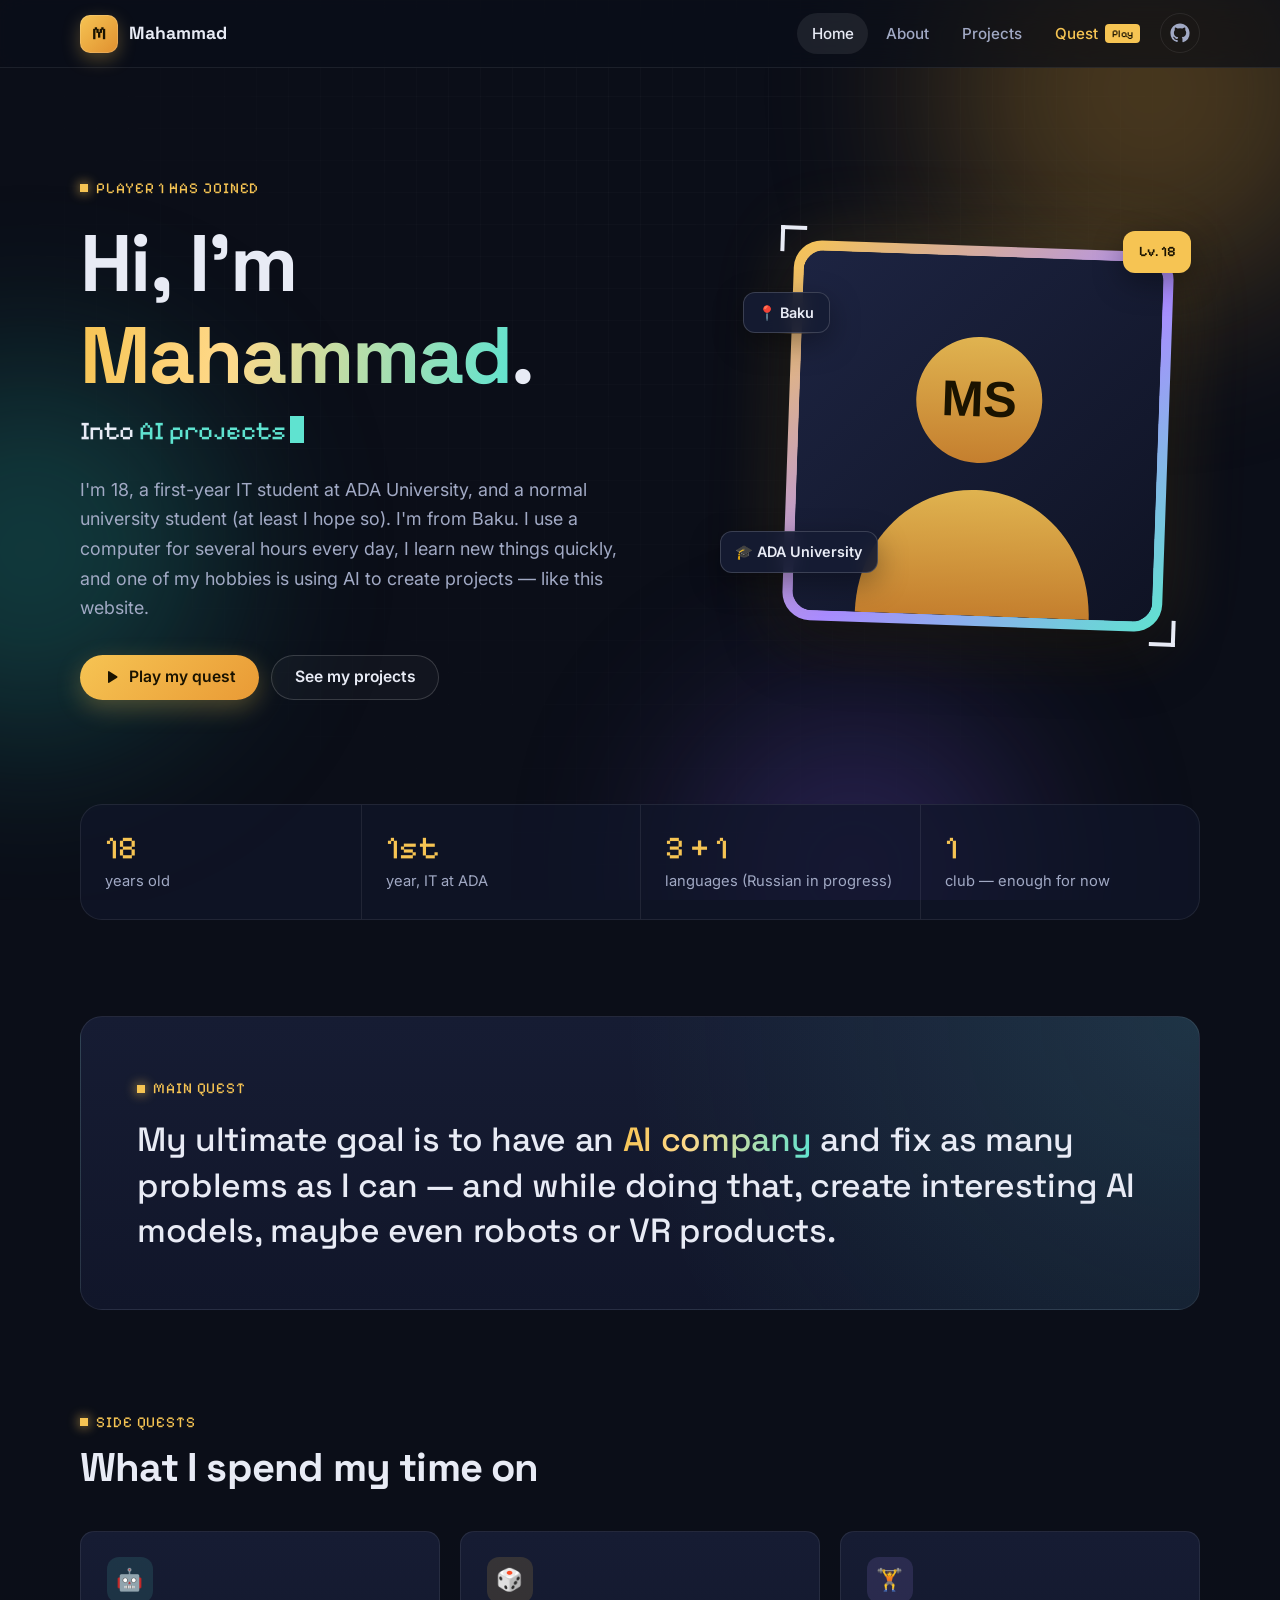
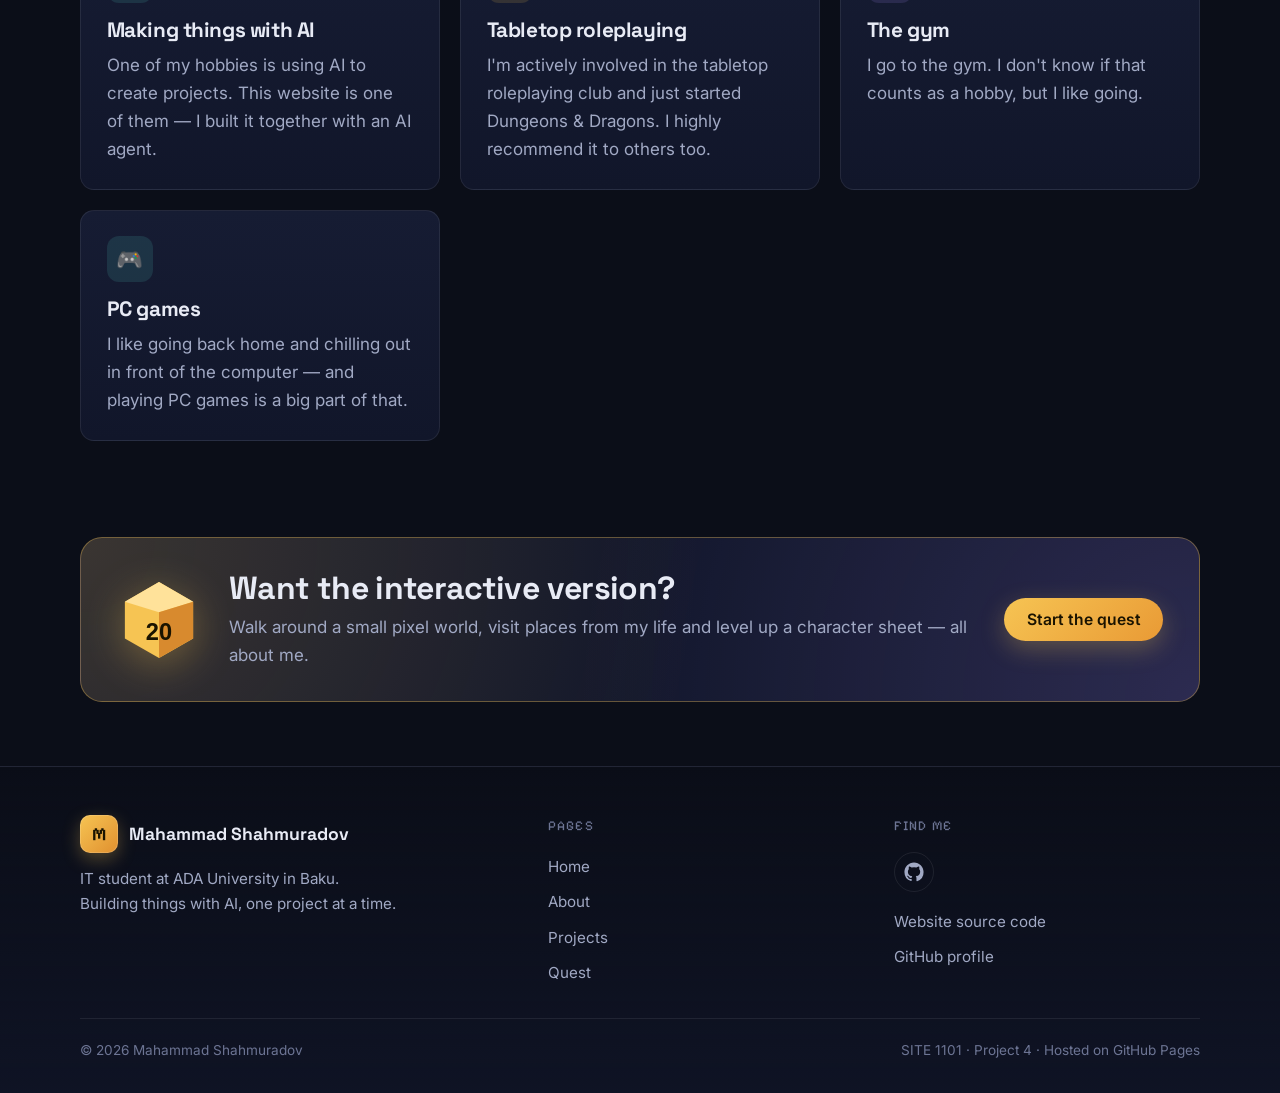
==== index.html @ 8c2a01a6 "Add Home page with profile photo, intro, goal and interests Also adds the favicon, a temporary profi" ====
<!DOCTYPE html>
<html lang="en">
<head>
  <meta charset="UTF-8">
  <meta name="viewport" content="width=device-width, initial-scale=1.0">
  <title>Mahammad Shahmuradov — Home</title>
  <meta name="description" content="Mahammad Shahmuradov — first-year IT student at ADA University in Baku. Into AI, tabletop RPGs, the gym and PC games.">
  <link rel="icon" href="assets/img/favicon.svg" type="image/svg+xml">

  <link rel="preconnect" href="https://fonts.googleapis.com">
  <link rel="preconnect" href="https://fonts.gstatic.com" crossorigin>
  <link href="https://fonts.googleapis.com/css2?family=Inter:wght@400;500;600&family=Pixelify+Sans:wght@400;600&family=Space+Grotesk:wght@500;700&display=swap" rel="stylesheet">

  <link rel="stylesheet" href="assets/css/base.css">
  <link rel="stylesheet" href="assets/css/layout.css">
  <link rel="stylesheet" href="assets/css/components.css">
  <link rel="stylesheet" href="assets/css/pages/home.css">
</head>
<body data-page="home">
  <script src="assets/js/components.js"></script>
  <site-header></site-header>

  <main id="main">
    <!-- ===== Hero ===== -->
    <section class="hero container">
      <div class="hero__text">
        <span class="eyebrow">Player 1 has joined</span>
        <h1>Hi, I'm <span class="text-gradient">Mahammad</span>.</h1>
        <p class="hero__typed">
          Into <span class="typed" data-typewords="AI projects|Dungeons &amp; Dragons|the gym|PC games|computers, a lot">AI projects</span><span class="caret" aria-hidden="true"></span>
        </p>
        <p class="hero__intro">
          I'm 18, a first-year IT student at ADA University, and a normal university student
          (at least I hope so). I'm from Baku. I use a computer for several hours every day,
          I learn new things quickly, and one of my hobbies is using AI to create projects
          &mdash; like this website.
        </p>
        <div class="btn-row">
          <a class="btn btn--primary" href="quest.html">
            <svg viewBox="0 0 24 24" fill="currentColor" aria-hidden="true"><path d="M8 5.14v13.72a1 1 0 0 0 1.52.85l10.6-6.86a1 1 0 0 0 0-1.7L9.52 4.29A1 1 0 0 0 8 5.14Z"/></svg>
            Play my quest
          </a>
          <a class="btn btn--ghost" href="projects.html">See my projects</a>
        </div>
      </div>

      <div class="hero__visual">
        <div class="portrait">
          <!-- To use a real photo: put it at assets/img/profile.jpg and change src below -->
          <img src="assets/img/profile-placeholder.svg" alt="Photo of Mahammad Shahmuradov" width="400" height="400">
          <span class="portrait__corner portrait__corner--tl"></span>
          <span class="portrait__corner portrait__corner--br"></span>
        </div>
        <span class="float-chip float-chip--1">📍 Baku</span>
        <span class="float-chip float-chip--2">🎓 ADA University</span>
        <span class="float-chip float-chip--3">Lv. 18</span>
      </div>
    </section>

    <!-- ===== Quick stats ===== -->
    <section class="container" aria-label="Quick facts">
      <ul class="stats" role="list">
        <li class="stat reveal">
          <span class="stat__value">18</span>
          <span class="stat__label">years old</span>
        </li>
        <li class="stat reveal">
          <span class="stat__value">1st</span>
          <span class="stat__label">year, IT at ADA</span>
        </li>
        <li class="stat reveal">
          <span class="stat__value">3 + 1</span>
          <span class="stat__label">languages (Russian in progress)</span>
        </li>
        <li class="stat reveal">
          <span class="stat__value">1</span>
          <span class="stat__label">club &mdash; enough for now</span>
        </li>
      </ul>
    </section>

    <!-- ===== Goal ===== -->
    <section class="section container">
      <div class="goal reveal">
        <span class="eyebrow">Main quest</span>
        <blockquote>
          My ultimate goal is to have an <span class="text-gradient">AI company</span> and fix as many
          problems as I can &mdash; and while doing that, create interesting AI models,
          maybe even robots or VR products.
        </blockquote>
      </div>
    </section>

    <!-- ===== Interests ===== -->
    <section class="section container" style="padding-top: 0">
      <div class="section__head reveal">
        <span class="eyebrow">Side quests</span>
        <h2>What I spend my time on</h2>
      </div>
      <div class="grid grid--2">
        <article class="card card--lift reveal">
          <div class="card__icon card__icon--teal" aria-hidden="true">🤖</div>
          <h3>Making things with AI</h3>
          <p>One of my hobbies is using AI to create projects. This website is one of them &mdash; I built it together with an AI agent.</p>
        </article>
        <article class="card card--lift reveal">
          <div class="card__icon" aria-hidden="true">🎲</div>
          <h3>Tabletop roleplaying</h3>
          <p>I'm actively involved in the tabletop roleplaying club and just started Dungeons &amp; Dragons. I highly recommend it to others too.</p>
        </article>
        <article class="card card--lift reveal">
          <div class="card__icon card__icon--violet" aria-hidden="true">🏋️</div>
          <h3>The gym</h3>
          <p>I go to the gym. I don't know if that counts as a hobby, but I like going.</p>
        </article>
        <article class="card card--lift reveal">
          <div class="card__icon card__icon--teal" aria-hidden="true">🎮</div>
          <h3>PC games</h3>
          <p>I like going back home and chilling out in front of the computer &mdash; and playing PC games is a big part of that.</p>
        </article>
      </div>
    </section>

    <!-- ===== Quest call to action ===== -->
    <section class="container">
      <div class="quest-cta reveal">
        <svg class="quest-cta__die" viewBox="0 0 64 64" aria-hidden="true">
          <path d="M32 3 58 18v28L32 61 6 46V18Z" fill="#f6c453"/>
          <path d="M32 3 58 18 32 26 6 18Z" fill="#ffe29a"/>
          <path d="M32 26 58 18 58 46 32 61Z" fill="#d88a2e"/>
          <text x="32" y="47" font-family="Arial" font-size="18" font-weight="900" fill="#1a1300" text-anchor="middle">20</text>
        </svg>
        <div>
          <h2>Want the interactive version?</h2>
          <p>Walk around a small pixel world, visit places from my life and level up a character sheet &mdash; all about me.</p>
        </div>
        <a class="btn btn--primary" href="quest.html">Start the quest</a>
      </div>
    </section>
  </main>

  <site-footer></site-footer>
  <script src="assets/js/main.js" defer></script>
</body>
</html>
---- assets/css/base.css ----
/* ==========================================================================
   base.css — design tokens, reset and typography
   Shared by every page.
   ========================================================================== */

:root {
  /* Colors */
  --bg: #0b0e18;
  --bg-elev: #11162a;
  --surface: #161c33;
  --surface-2: #1d2442;
  --border: rgba(255, 255, 255, 0.08);
  --border-strong: rgba(255, 255, 255, 0.16);

  --text: #e8ebf5;
  --text-muted: #a1a9c4;
  --text-faint: #6d7594;

  --gold: #f6c453;      /* main accent — the color of a d20 */
  --gold-soft: rgba(246, 196, 83, 0.14);
  --teal: #5fe3d0;      /* secondary accent — "tech" */
  --teal-soft: rgba(95, 227, 208, 0.12);
  --violet: #a98bff;    /* tertiary accent — "magic" */
  --violet-soft: rgba(169, 139, 255, 0.14);
  --red: #ff6b7d;

  /* Typography */
  --font-body: "Inter", system-ui, -apple-system, "Segoe UI", Roboto, sans-serif;
  --font-head: "Space Grotesk", "Inter", system-ui, sans-serif;
  --font-pixel: "Pixelify Sans", "Courier New", monospace;

  /* Layout */
  --container: 1120px;
  --radius-sm: 8px;
  --radius: 14px;
  --radius-lg: 22px;
  --header-h: 68px;

  /* Effects */
  --shadow: 0 10px 30px rgba(0, 0, 0, 0.35);
  --shadow-lg: 0 24px 60px rgba(0, 0, 0, 0.45);
  --ease: cubic-bezier(0.22, 1, 0.36, 1);
}

/* ---------- Reset ---------- */
*,
*::before,
*::after {
  box-sizing: border-box;
}

* {
  margin: 0;
}

html {
  scroll-behavior: smooth;
  -webkit-text-size-adjust: 100%;
}

body {
  min-height: 100vh;
  display: flex;
  flex-direction: column;
  background: var(--bg);
  color: var(--text);
  font-family: var(--font-body);
  font-size: 1.0625rem;
  line-height: 1.65;
  -webkit-font-smoothing: antialiased;
  overflow-x: hidden;
}

main {
  flex: 1;
}

img,
svg,
canvas {
  display: block;
  max-width: 100%;
}

a {
  color: inherit;
  text-decoration: none;
}

button {
  font: inherit;
  color: inherit;
  cursor: pointer;
  border: none;
  background: none;
}

ul[role="list"],
ol[role="list"] {
  list-style: none;
  padding: 0;
}

::selection {
  background: var(--gold);
  color: #1a1300;
}

:focus-visible {
  outline: 2px solid var(--gold);
  outline-offset: 3px;
  border-radius: 4px;
}

/* ---------- Typography ---------- */
h1,
h2,
h3,
h4 {
  font-family: var(--font-head);
  line-height: 1.15;
  letter-spacing: -0.02em;
  font-weight: 700;
}

h1 {
  font-size: clamp(2.4rem, 5.5vw, 4rem);
}

h2 {
  font-size: clamp(1.8rem, 3.5vw, 2.5rem);
}

h3 {
  font-size: 1.3rem;
}

p {
  color: var(--text-muted);
}

strong {
  color: var(--text);
  font-weight: 600;
}

.text-gradient {
  background: linear-gradient(100deg, var(--gold) 0%, #ffd98a 35%, var(--teal) 100%);
  -webkit-background-clip: text;
  background-clip: text;
  color: transparent;
}

.eyebrow {
  display: inline-flex;
  align-items: center;
  gap: 0.5rem;
  font-family: var(--font-pixel);
  font-size: 0.95rem;
  letter-spacing: 0.06em;
  text-transform: uppercase;
  color: var(--gold);
}

.eyebrow::before {
  content: "";
  width: 8px;
  height: 8px;
  background: currentColor;
  box-shadow: 0 0 12px currentColor;
}

/* ---------- Utilities ---------- */
.container {
  width: min(100% - 2.5rem, var(--container));
  margin-inline: auto;
}

.visually-hidden {
  position: absolute !important;
  width: 1px;
  height: 1px;
  overflow: hidden;
  clip: rect(0 0 0 0);
  white-space: nowrap;
}

.skip-link {
  position: absolute;
  left: 1rem;
  top: -100px;
  z-index: 1000;
  padding: 0.6rem 1rem;
  background: var(--gold);
  color: #1a1300;
  border-radius: var(--radius-sm);
  font-weight: 600;
}

.skip-link:focus {
  top: 1rem;
}

/* Elements with .reveal fade in when scrolled into view (see main.js) */
.reveal {
  opacity: 0;
  transform: translateY(24px);
  transition: opacity 0.7s var(--ease), transform 0.7s var(--ease);
}

.reveal.is-visible {
  opacity: 1;
  transform: none;
}

@media (prefers-reduced-motion: reduce) {
  html {
    scroll-behavior: auto;
  }

  *,
  *::before,
  *::after {
    animation-duration: 0.01ms !important;
    animation-iteration-count: 1 !important;
    transition-duration: 0.01ms !important;
  }

  .reveal {
    opacity: 1;
    transform: none;
  }
}
---- assets/css/layout.css ----
/* ==========================================================================
   layout.css — page background, header / navigation, footer, sections
   ========================================================================== */

/* ---------- Ambient background ---------- */
.bg-decor {
  position: fixed;
  inset: 0;
  z-index: -1;
  pointer-events: none;
  overflow: hidden;
}

.bg-decor::before {
  /* faint pixel grid */
  content: "";
  position: absolute;
  inset: 0;
  background-image:
    linear-gradient(rgba(255, 255, 255, 0.025) 1px, transparent 1px),
    linear-gradient(90deg, rgba(255, 255, 255, 0.025) 1px, transparent 1px);
  background-size: 32px 32px;
  mask-image: radial-gradient(ellipse at 50% 0%, #000 0%, transparent 75%);
}

.bg-decor .orb {
  position: absolute;
  border-radius: 50%;
  filter: blur(90px);
  opacity: 0.35;
  animation: float 18s ease-in-out infinite;
}

.bg-decor .orb--gold {
  width: 420px;
  height: 420px;
  background: #b9852a;
  top: -120px;
  right: -80px;
}

.bg-decor .orb--teal {
  width: 380px;
  height: 380px;
  background: #1f8f84;
  top: 40%;
  left: -160px;
  animation-delay: -6s;
}

.bg-decor .orb--violet {
  width: 340px;
  height: 340px;
  background: #5b45b3;
  bottom: -140px;
  right: 20%;
  animation-delay: -11s;
}

@keyframes float {
  0%,
  100% {
    transform: translate(0, 0) scale(1);
  }
  50% {
    transform: translate(30px, -40px) scale(1.08);
  }
}

/* ---------- Header / navigation ---------- */
/* <site-header> is only a wrapper, so its <header> can be sticky to <body> */
site-header {
  display: contents;
}

site-footer {
  display: block;
}

.site-header {
  position: sticky;
  top: 0;
  z-index: 100;
  height: var(--header-h);
  background: rgba(11, 14, 24, 0.72);
  backdrop-filter: blur(14px) saturate(140%);
  -webkit-backdrop-filter: blur(14px) saturate(140%);
  border-bottom: 1px solid var(--border);
}

.site-header .container {
  height: 100%;
  display: flex;
  align-items: center;
  justify-content: space-between;
  gap: 1rem;
}

.brand {
  display: flex;
  align-items: center;
  gap: 0.7rem;
  font-family: var(--font-head);
  font-weight: 700;
  font-size: 1.1rem;
}

.brand__logo {
  display: grid;
  place-items: center;
  width: 38px;
  height: 38px;
  border-radius: 10px;
  background: linear-gradient(135deg, var(--gold), #e0902f);
  color: #1a1300;
  font-family: var(--font-pixel);
  font-size: 1.15rem;
  box-shadow: 0 0 0 1px rgba(255, 255, 255, 0.15) inset, 0 6px 18px rgba(246, 196, 83, 0.3);
  transition: transform 0.3s var(--ease);
}

.brand:hover .brand__logo {
  transform: rotate(-8deg) scale(1.06);
}

.nav {
  display: flex;
  align-items: center;
  gap: 0.35rem;
}

.nav__list {
  display: flex;
  align-items: center;
  gap: 0.25rem;
  list-style: none;
  padding: 0;
}

.nav__link {
  position: relative;
  display: inline-flex;
  align-items: center;
  gap: 0.45rem;
  padding: 0.5rem 0.9rem;
  border-radius: 999px;
  font-size: 0.95rem;
  font-weight: 500;
  color: var(--text-muted);
  transition: color 0.2s, background 0.2s;
}

.nav__link:hover {
  color: var(--text);
  background: rgba(255, 255, 255, 0.05);
}

.nav__link[aria-current="page"] {
  color: var(--text);
  background: rgba(255, 255, 255, 0.08);
}

.nav__link--quest {
  color: var(--gold);
}

.nav__badge {
  font-family: var(--font-pixel);
  font-size: 0.65rem;
  padding: 0.05rem 0.4rem;
  border-radius: 4px;
  background: var(--gold);
  color: #1a1300;
  letter-spacing: 0.05em;
}

.icon-link {
  display: grid;
  place-items: center;
  width: 40px;
  height: 40px;
  border-radius: 50%;
  color: var(--text-muted);
  border: 1px solid var(--border);
  transition: color 0.2s, border-color 0.2s, transform 0.2s;
}

.icon-link:hover {
  color: var(--text);
  border-color: var(--border-strong);
  transform: translateY(-2px);
}

.icon-link svg {
  width: 20px;
  height: 20px;
}

.nav-toggle {
  display: none;
  width: 42px;
  height: 42px;
  border-radius: 10px;
  border: 1px solid var(--border);
  place-items: center;
}

.nav-toggle span,
.nav-toggle span::before,
.nav-toggle span::after {
  display: block;
  width: 18px;
  height: 2px;
  background: var(--text);
  border-radius: 2px;
  transition: transform 0.3s var(--ease), opacity 0.2s;
}

.nav-toggle span {
  position: relative;
}

.nav-toggle span::before,
.nav-toggle span::after {
  content: "";
  position: absolute;
  left: 0;
}

.nav-toggle span::before {
  top: -6px;
}

.nav-toggle span::after {
  top: 6px;
}

.nav-toggle[aria-expanded="true"] span {
  background: transparent;
}

.nav-toggle[aria-expanded="true"] span::before {
  transform: translateY(6px) rotate(45deg);
}

.nav-toggle[aria-expanded="true"] span::after {
  transform: translateY(-6px) rotate(-45deg);
}

@media (max-width: 760px) {
  .nav-toggle {
    display: grid;
  }

  .nav__list {
    position: absolute;
    top: var(--header-h);
    left: 0;
    right: 0;
    flex-direction: column;
    align-items: stretch;
    gap: 0.25rem;
    padding: 1rem 1.25rem 1.5rem;
    background: rgba(11, 14, 24, 0.97);
    border-bottom: 1px solid var(--border);
    transform: translateY(-8px);
    opacity: 0;
    visibility: hidden;
    transition: opacity 0.25s, transform 0.25s var(--ease), visibility 0.25s;
  }

  .nav__list.is-open {
    transform: none;
    opacity: 1;
    visibility: visible;
  }

  .nav__link {
    padding: 0.85rem 1rem;
    border-radius: var(--radius-sm);
    font-size: 1.05rem;
  }
}

/* ---------- Sections ---------- */
.section {
  padding-block: clamp(3.5rem, 8vw, 6rem);
}

.section__head {
  max-width: 680px;
  margin-bottom: 2.5rem;
}

.section__head h2 {
  margin-top: 0.6rem;
}

.section__head p {
  margin-top: 0.9rem;
}

/* Hero used at the top of inner pages (About, Projects) */
.page-hero {
  padding-top: clamp(3.5rem, 9vw, 6.5rem);
  padding-bottom: clamp(1.5rem, 4vw, 2.5rem);
}

.page-hero h1 {
  margin-top: 0.8rem;
}

.page-hero p {
  max-width: 640px;
  margin-top: 1.1rem;
  font-size: 1.15rem;
}

/* ---------- Footer ---------- */
.site-footer {
  margin-top: 4rem;
  border-top: 1px solid var(--border);
  background: linear-gradient(180deg, transparent, rgba(17, 22, 42, 0.7));
}

.footer__inner {
  display: grid;
  grid-template-columns: 1.4fr 1fr 1fr;
  gap: 2.5rem;
  padding-block: 3rem 2rem;
}

.footer__brand p {
  margin-top: 0.8rem;
  max-width: 320px;
  font-size: 0.95rem;
}

.footer__title {
  font-family: var(--font-pixel);
  font-size: 0.85rem;
  letter-spacing: 0.08em;
  text-transform: uppercase;
  color: var(--text-faint);
  margin-bottom: 0.9rem;
}

.footer__links {
  list-style: none;
  padding: 0;
  display: grid;
  gap: 0.45rem;
}

.footer__links a {
  color: var(--text-muted);
  font-size: 0.95rem;
  transition: color 0.2s;
}

.footer__links a:hover {
  color: var(--gold);
}

.footer__socials {
  display: flex;
  gap: 0.6rem;
}

.footer__bottom {
  display: flex;
  flex-wrap: wrap;
  justify-content: space-between;
  gap: 0.5rem;
  padding-block: 1.25rem 2rem;
  border-top: 1px solid var(--border);
  font-size: 0.85rem;
  color: var(--text-faint);
}

@media (max-width: 760px) {
  .footer__inner {
    grid-template-columns: 1fr 1fr;
  }

  .footer__brand {
    grid-column: 1 / -1;
  }
}
---- assets/css/components.css ----
/* ==========================================================================
   components.css — reusable UI pieces: buttons, cards, chips, badges,
   timeline and the "quest" call-to-action banner
   ========================================================================== */

/* ---------- Buttons ---------- */
.btn {
  display: inline-flex;
  align-items: center;
  justify-content: center;
  gap: 0.55rem;
  padding: 0.85rem 1.4rem;
  border-radius: 999px;
  font-weight: 600;
  font-size: 0.98rem;
  line-height: 1;
  transition: transform 0.2s var(--ease), box-shadow 0.2s, background 0.2s, border-color 0.2s;
}

.btn svg {
  width: 18px;
  height: 18px;
}

.btn--primary {
  background: linear-gradient(135deg, var(--gold), #e99a35);
  color: #1a1300;
  box-shadow: 0 8px 24px rgba(246, 196, 83, 0.28);
}

.btn--primary:hover {
  transform: translateY(-2px);
  box-shadow: 0 14px 34px rgba(246, 196, 83, 0.4);
}

.btn--ghost {
  border: 1px solid var(--border-strong);
  color: var(--text);
  background: rgba(255, 255, 255, 0.03);
}

.btn--ghost:hover {
  transform: translateY(-2px);
  border-color: rgba(255, 255, 255, 0.3);
  background: rgba(255, 255, 255, 0.06);
}

.btn-row {
  display: flex;
  flex-wrap: wrap;
  gap: 0.8rem;
}

/* ---------- Card ---------- */
.card {
  position: relative;
  padding: 1.6rem;
  border-radius: var(--radius);
  background: linear-gradient(180deg, var(--surface), var(--bg-elev));
  border: 1px solid var(--border);
  transition: transform 0.3s var(--ease), border-color 0.3s, box-shadow 0.3s;
}

.card:hover {
  border-color: var(--border-strong);
}

.card--lift:hover {
  transform: translateY(-4px);
  box-shadow: var(--shadow);
}

.card h3 {
  margin-bottom: 0.5rem;
}

.card__icon {
  display: grid;
  place-items: center;
  width: 46px;
  height: 46px;
  margin-bottom: 1rem;
  border-radius: 12px;
  font-size: 1.35rem;
  background: var(--gold-soft);
  color: var(--gold);
}

.card__icon--teal {
  background: var(--teal-soft);
  color: var(--teal);
}

.card__icon--violet {
  background: var(--violet-soft);
  color: var(--violet);
}

.grid {
  display: grid;
  gap: 1.25rem;
}

.grid--2 {
  grid-template-columns: repeat(auto-fit, minmax(300px, 1fr));
}

.grid--3 {
  grid-template-columns: repeat(auto-fit, minmax(250px, 1fr));
}

/* ---------- Chips & badges ---------- */
.chips {
  display: flex;
  flex-wrap: wrap;
  gap: 0.5rem;
  list-style: none;
  padding: 0;
}

.chip {
  display: inline-flex;
  align-items: center;
  gap: 0.4rem;
  padding: 0.4rem 0.85rem;
  border-radius: 999px;
  font-size: 0.88rem;
  color: var(--text);
  background: rgba(255, 255, 255, 0.05);
  border: 1px solid var(--border);
}

.badge {
  display: inline-flex;
  align-items: center;
  gap: 0.4rem;
  padding: 0.25rem 0.65rem;
  border-radius: 6px;
  font-family: var(--font-pixel);
  font-size: 0.78rem;
  letter-spacing: 0.05em;
  text-transform: uppercase;
}

.badge::before {
  content: "";
  width: 6px;
  height: 6px;
  border-radius: 50%;
  background: currentColor;
}

.badge--done {
  color: var(--teal);
  background: var(--teal-soft);
}

.badge--soon {
  color: var(--gold);
  background: var(--gold-soft);
}

.badge--live {
  color: var(--violet);
  background: var(--violet-soft);
}

/* ---------- Timeline ---------- */
.timeline {
  position: relative;
  list-style: none;
  padding: 0 0 0 1.75rem;
  display: grid;
  gap: 1.1rem;
}

.timeline::before {
  content: "";
  position: absolute;
  left: 6px;
  top: 8px;
  bottom: 8px;
  width: 2px;
  background: linear-gradient(180deg, var(--gold), var(--teal), var(--violet));
  border-radius: 2px;
}

.timeline__item {
  position: relative;
}

.timeline__item::before {
  content: "";
  position: absolute;
  left: calc(-1.75rem + 1px);
  top: 1.55rem;
  width: 12px;
  height: 12px;
  border-radius: 3px;
  background: var(--bg);
  border: 2px solid var(--gold);
  transform: rotate(45deg);
}

.timeline__item--current::before {
  background: var(--gold);
  box-shadow: 0 0 14px var(--gold);
}

.timeline__when {
  font-family: var(--font-pixel);
  font-size: 0.85rem;
  color: var(--gold);
  letter-spacing: 0.04em;
}

.timeline__item h3 {
  margin: 0.2rem 0 0.35rem;
  font-size: 1.15rem;
}

/* ---------- Quest call-to-action banner ---------- */
.quest-cta {
  position: relative;
  overflow: hidden;
  display: grid;
  grid-template-columns: auto 1fr auto;
  align-items: center;
  gap: 1.75rem;
  padding: 2rem 2.25rem;
  border-radius: var(--radius-lg);
  border: 1px solid rgba(246, 196, 83, 0.35);
  background:
    radial-gradient(circle at 0% 0%, rgba(246, 196, 83, 0.18), transparent 55%),
    radial-gradient(circle at 100% 100%, rgba(169, 139, 255, 0.18), transparent 55%),
    var(--bg-elev);
}

.quest-cta h2 {
  font-size: clamp(1.5rem, 3vw, 2rem);
}

.quest-cta p {
  margin-top: 0.4rem;
}

.quest-cta__die {
  width: 84px;
  height: 84px;
  animation: die-spin 6s var(--ease) infinite;
  filter: drop-shadow(0 8px 20px rgba(246, 196, 83, 0.35));
}

@keyframes die-spin {
  0%,
  70% {
    transform: rotate(0deg);
  }
  85% {
    transform: rotate(200deg) scale(1.1);
  }
  100% {
    transform: rotate(360deg);
  }
}

@media (max-width: 760px) {
  .quest-cta {
    grid-template-columns: 1fr;
    text-align: left;
    padding: 1.6rem;
  }

  .quest-cta__die {
    width: 64px;
    height: 64px;
  }
}
---- assets/css/pages/home.css ----
/* ==========================================================================
   home.css — styles only used on the Home page (index.html)
   ========================================================================== */

/* ---------- Hero ---------- */
.hero {
  display: grid;
  grid-template-columns: 1.15fr 0.85fr;
  align-items: center;
  gap: clamp(2rem, 6vw, 5rem);
  min-height: calc(100vh - var(--header-h) - 6rem);
  padding-block: clamp(3rem, 8vw, 5rem);
}

.hero h1 {
  margin-top: 1rem;
  font-size: clamp(2.8rem, 7vw, 5rem);
}

.hero__typed {
  margin-top: 0.6rem;
  font-family: var(--font-pixel);
  font-size: clamp(1.2rem, 2.4vw, 1.6rem);
  color: var(--text);
}

.typed {
  color: var(--teal);
}

.caret {
  display: inline-block;
  width: 0.55em;
  height: 1.05em;
  margin-left: 4px;
  vertical-align: -0.15em;
  background: var(--teal);
  animation: blink 1s steps(1) infinite;
}

@keyframes blink {
  50% {
    opacity: 0;
  }
}

.hero__intro {
  max-width: 560px;
  margin: 1.4rem 0 2rem;
  font-size: 1.12rem;
}

/* ---------- Portrait ---------- */
.hero__visual {
  position: relative;
  justify-self: center;
  width: min(100%, 380px);
}

.portrait {
  position: relative;
  aspect-ratio: 1;
  padding: 10px;
  border-radius: 28px;
  background: linear-gradient(135deg, var(--gold), var(--violet) 55%, var(--teal));
  box-shadow: var(--shadow-lg), 0 0 80px rgba(246, 196, 83, 0.18);
  transform: rotate(2deg);
  transition: transform 0.5s var(--ease);
}

.hero__visual:hover .portrait {
  transform: rotate(0deg) scale(1.02);
}

.portrait img {
  width: 100%;
  height: 100%;
  object-fit: cover;
  border-radius: 20px;
  background: var(--surface);
}

.portrait__corner {
  position: absolute;
  width: 26px;
  height: 26px;
  border: 4px solid var(--text);
}

.portrait__corner--tl {
  top: -14px;
  left: -14px;
  border-right: none;
  border-bottom: none;
}

.portrait__corner--br {
  right: -14px;
  bottom: -14px;
  border-left: none;
  border-top: none;
}

.float-chip {
  position: absolute;
  padding: 0.5rem 0.9rem;
  border-radius: 12px;
  font-size: 0.9rem;
  font-weight: 600;
  white-space: nowrap;
  background: rgba(22, 28, 51, 0.9);
  border: 1px solid var(--border-strong);
  backdrop-filter: blur(8px);
  box-shadow: var(--shadow);
  animation: bob 4s ease-in-out infinite;
}

.float-chip--1 {
  top: 12%;
  left: -12%;
}

.float-chip--2 {
  bottom: 14%;
  left: -18%;
  animation-delay: -1.3s;
}

.float-chip--3 {
  top: -4%;
  right: -6%;
  font-family: var(--font-pixel);
  color: #1a1300;
  background: var(--gold);
  border-color: transparent;
  animation-delay: -2.6s;
}

@keyframes bob {
  0%,
  100% {
    transform: translateY(0);
  }
  50% {
    transform: translateY(-10px);
  }
}

/* ---------- Stats ---------- */
.stats {
  display: grid;
  grid-template-columns: repeat(4, 1fr);
  border-radius: var(--radius-lg);
  border: 1px solid var(--border);
  background: rgba(17, 22, 42, 0.7);
  overflow: hidden;
}

.stat {
  display: flex;
  flex-direction: column;
  gap: 0.2rem;
  padding: 1.6rem 1.5rem;
}

.stat + .stat {
  border-left: 1px solid var(--border);
}

.stat__value {
  font-family: var(--font-pixel);
  font-size: 2rem;
  line-height: 1.1;
  color: var(--gold);
}

.stat__label {
  font-size: 0.92rem;
  color: var(--text-muted);
}

/* ---------- Goal quote ---------- */
.goal {
  position: relative;
  padding: clamp(2rem, 5vw, 3.5rem);
  border-radius: var(--radius-lg);
  background:
    radial-gradient(circle at 100% 0%, rgba(95, 227, 208, 0.12), transparent 50%),
    linear-gradient(180deg, var(--surface), var(--bg-elev));
  border: 1px solid var(--border);
}

.goal blockquote {
  margin-top: 1rem;
  font-family: var(--font-head);
  font-size: clamp(1.4rem, 3vw, 2.1rem);
  font-weight: 500;
  line-height: 1.35;
  letter-spacing: -0.01em;
  color: var(--text);
}

/* ---------- Responsive ---------- */
@media (max-width: 900px) {
  .hero {
    grid-template-columns: 1fr;
    min-height: 0;
    text-align: left;
  }

  .hero__visual {
    order: -1;
    width: min(72%, 300px);
    margin-top: 1rem;
  }

  .float-chip--1 {
    left: -8%;
  }

  .float-chip--2 {
    left: auto;
    right: -12%;
    bottom: 6%;
  }

  .stats {
    grid-template-columns: repeat(2, 1fr);
  }

  .stat:nth-child(3) {
    border-left: none;
  }

  .stat:nth-child(n + 3) {
    border-top: 1px solid var(--border);
  }
}
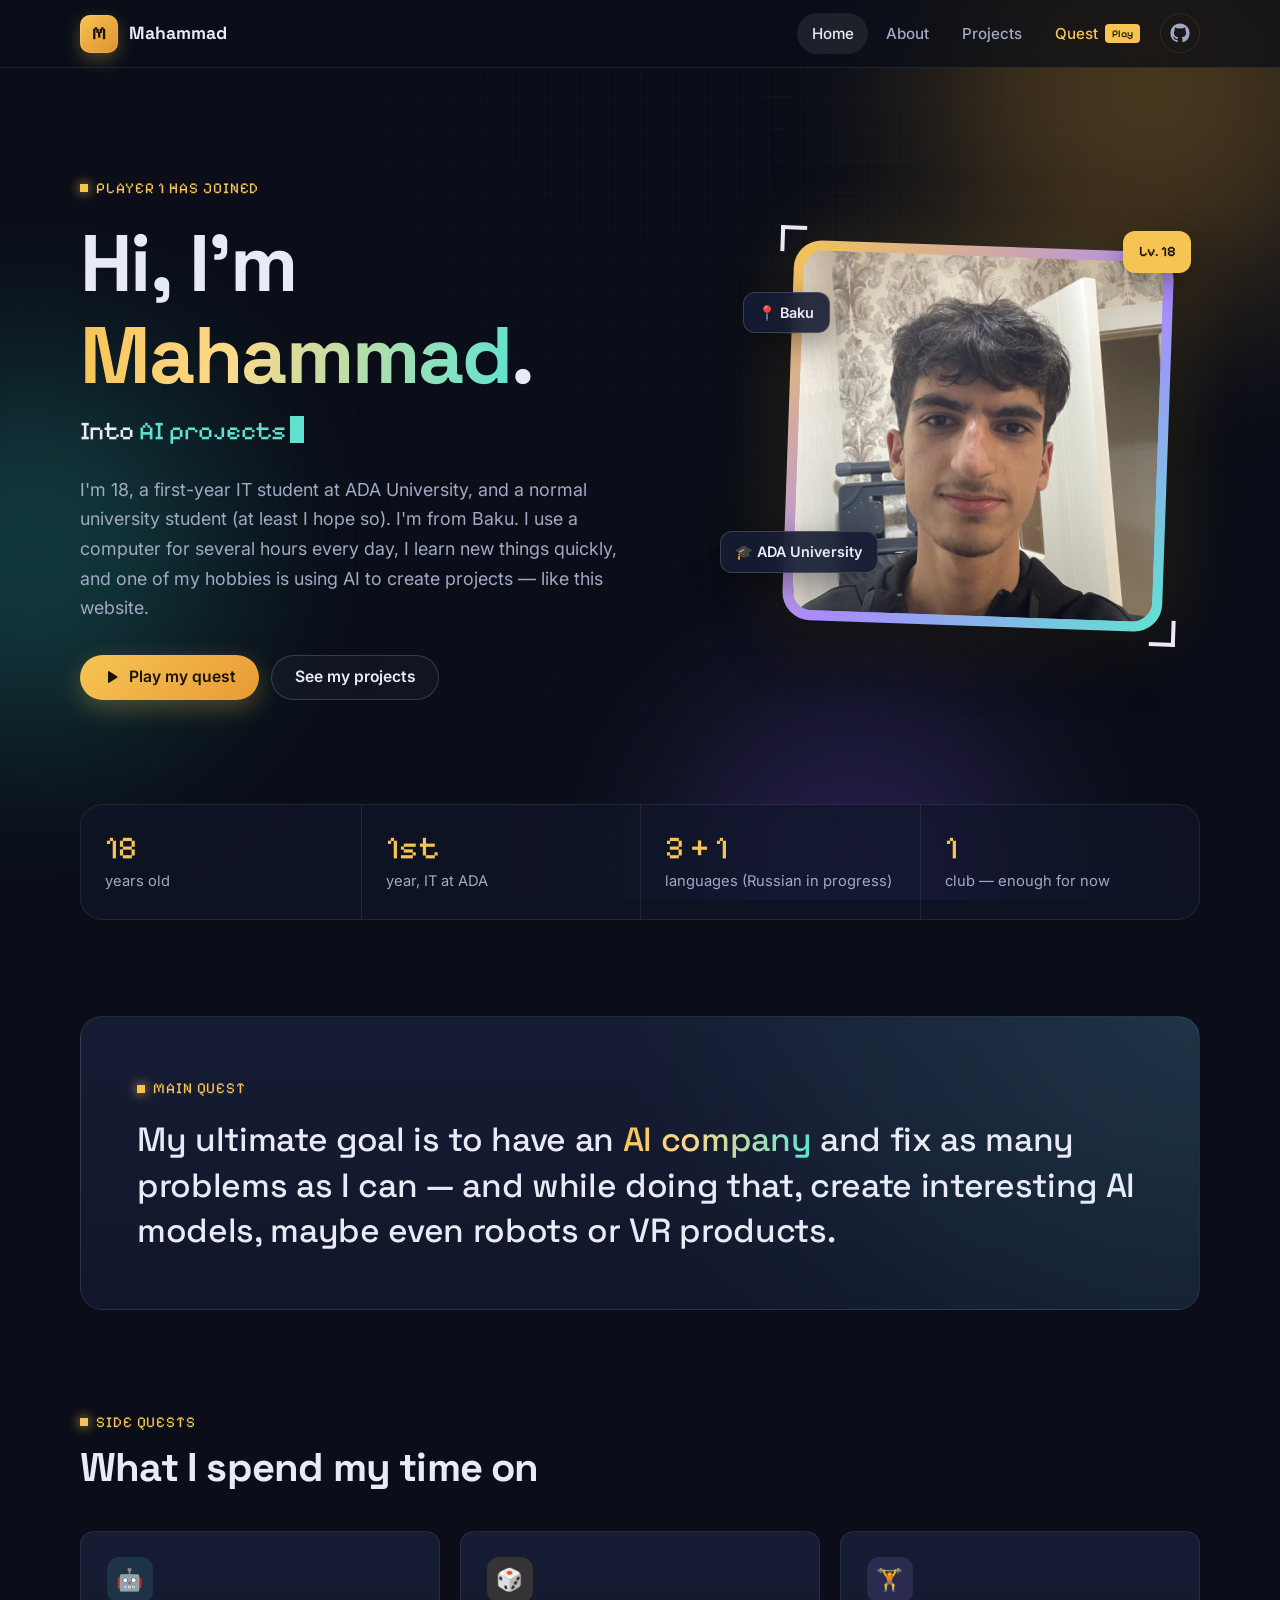
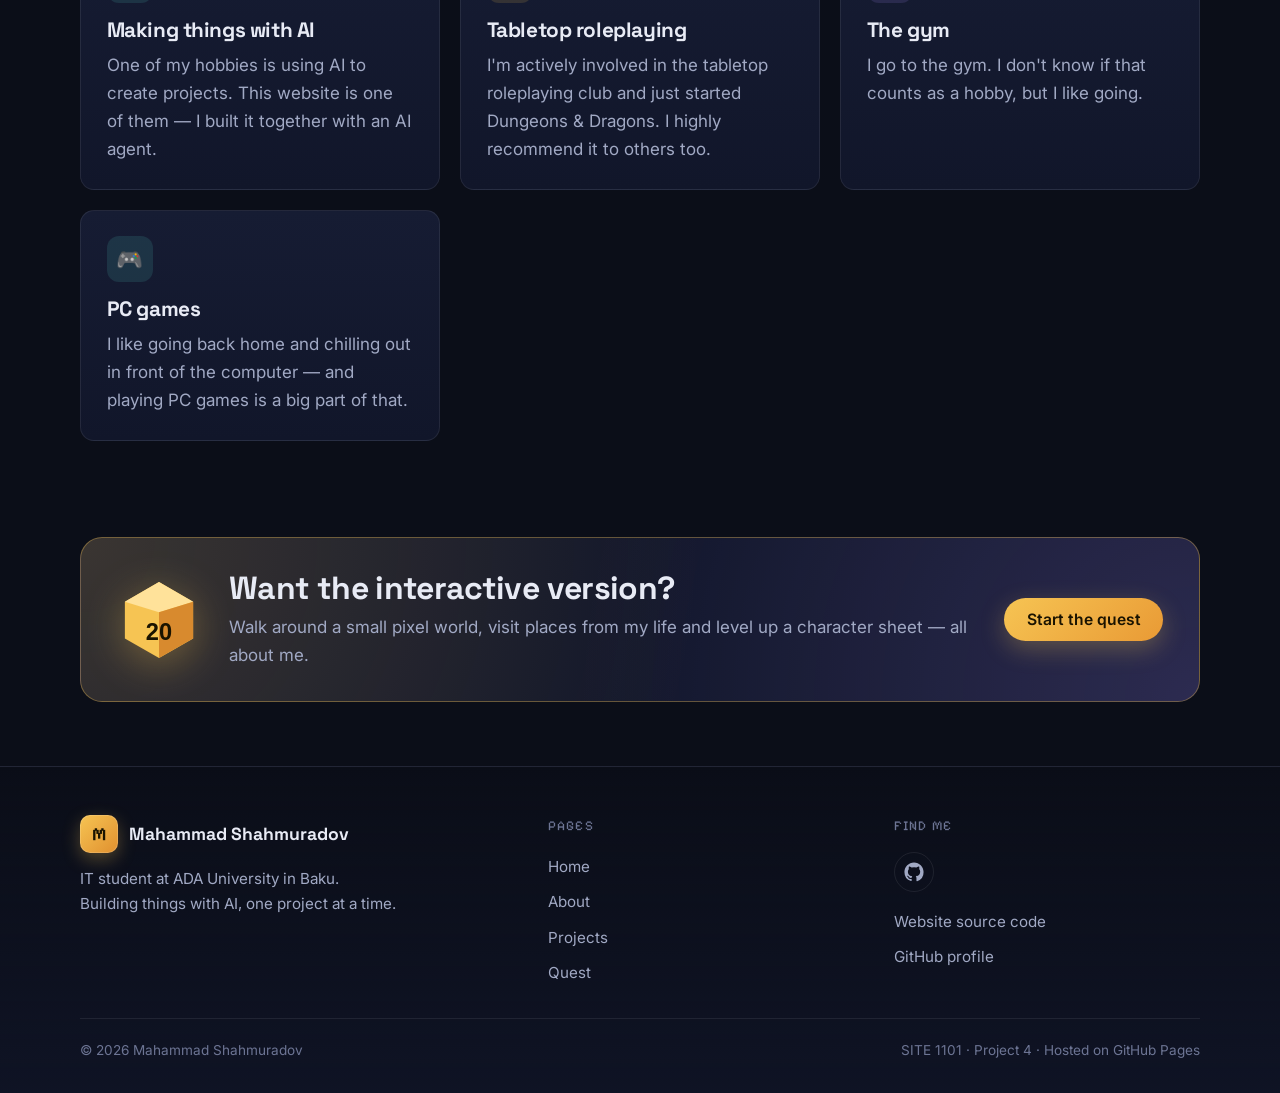
==== commit 4d780aa0: "Add real profile photo on Home page and as the game avatar Replaces the temporary placeholder image." ====
--- a/index.html
+++ b/index.html
@@ -46,8 +46,7 @@
 
       <div class="hero__visual">
         <div class="portrait">
-          <!-- To use a real photo: put it at assets/img/profile.jpg and change src below -->
-          <img src="assets/img/profile-placeholder.svg" alt="Photo of Mahammad Shahmuradov" width="400" height="400">
+          <img src="assets/img/profile.jpg" alt="Photo of Mahammad Shahmuradov" width="800" height="800">
           <span class="portrait__corner portrait__corner--tl"></span>
           <span class="portrait__corner portrait__corner--br"></span>
         </div>
--- a/assets/css/base.css
+++ b/assets/css/base.css
@@ -75,6 +75,10 @@
   flex: 1;
 }
 
+[hidden] {
+  display: none !important;
+}
+
 img,
 svg,
 canvas {
--- a/assets/css/components.css
+++ b/assets/css/components.css
@@ -51,6 +51,16 @@
   gap: 0.8rem;
 }
 
+/* ---------- Inline text link ---------- */
+.inline-link {
+  color: var(--gold);
+  border-bottom: 1px solid rgba(246, 196, 83, 0.4);
+}
+
+.inline-link:hover {
+  border-color: var(--gold);
+}
+
 /* ---------- Card ---------- */
 .card {
   position: relative;
@@ -58,7 +68,7 @@
   border-radius: var(--radius);
   background: linear-gradient(180deg, var(--surface), var(--bg-elev));
   border: 1px solid var(--border);
-  transition: transform 0.3s var(--ease), border-color 0.3s, box-shadow 0.3s;
+  transition: opacity 0.7s var(--ease), transform 0.5s var(--ease), border-color 0.3s, box-shadow 0.3s;
 }
 
 .card:hover {
